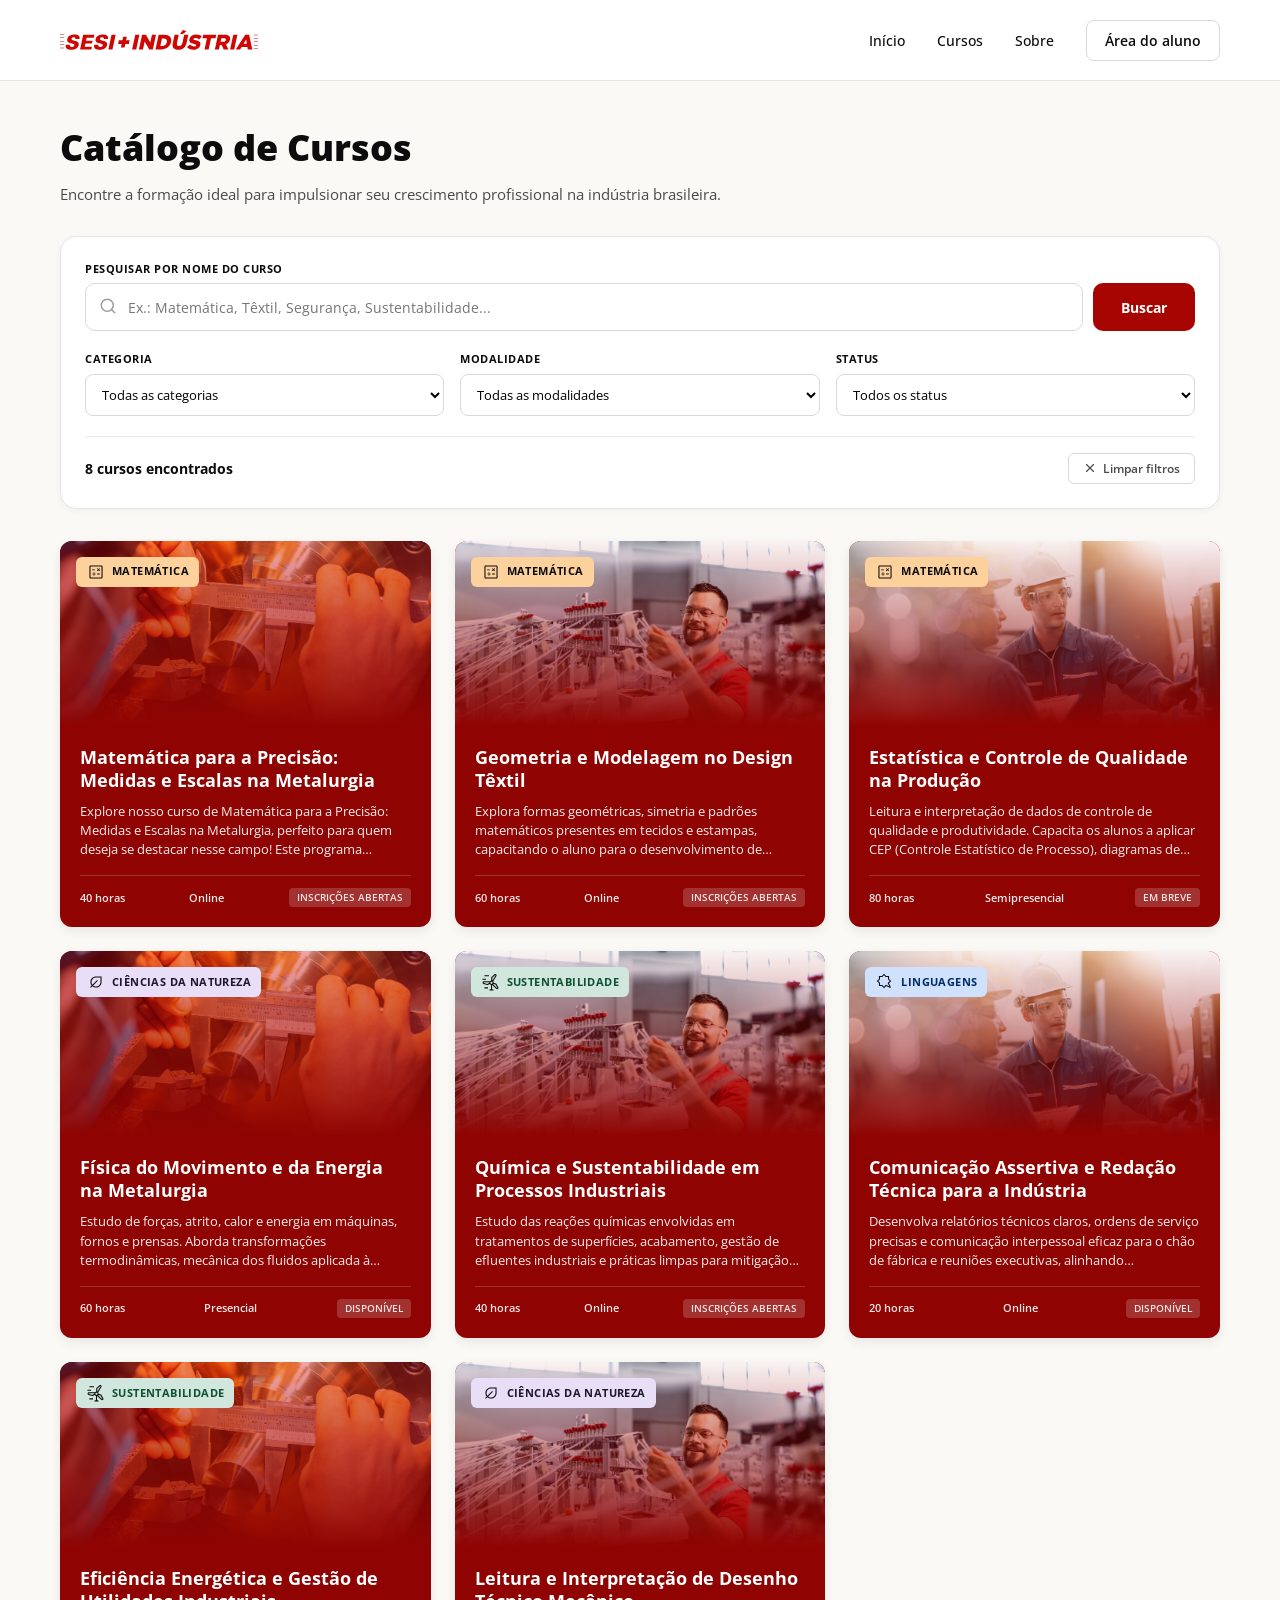
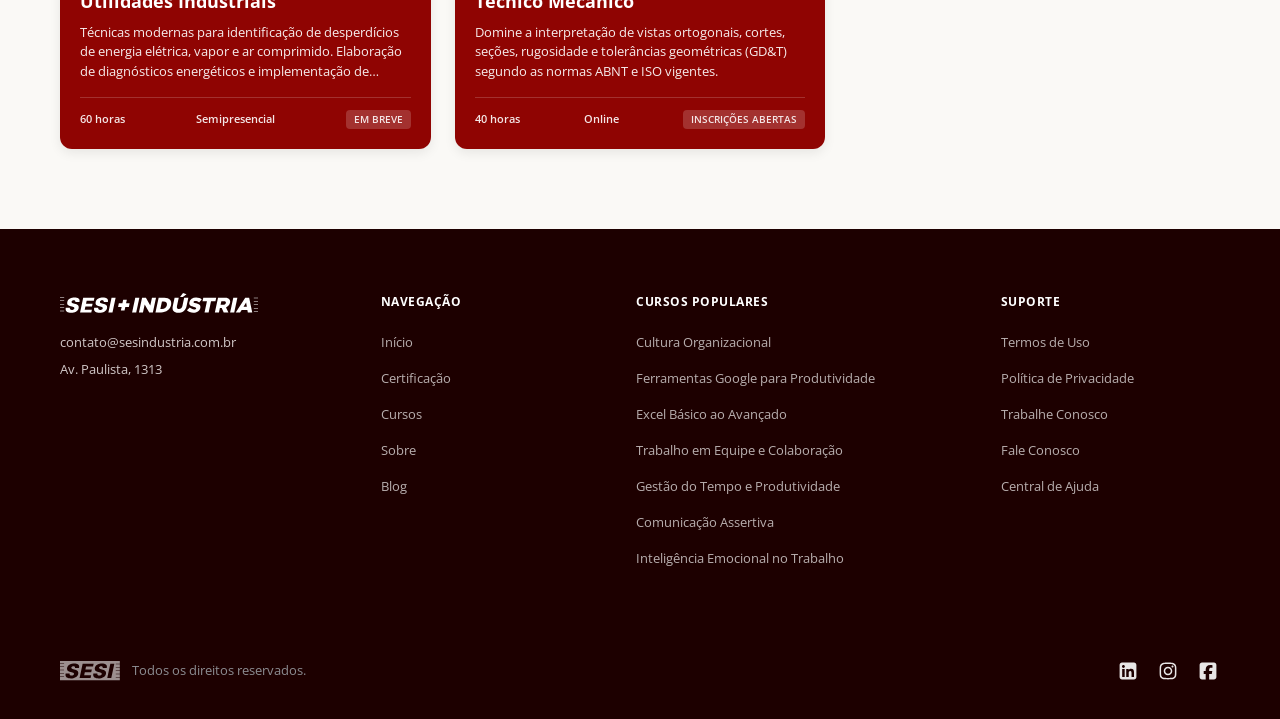
==== frontend/cursos.html @ 380b54d2 "feat: entrega catalogo de cursos sesi cted" ====
<!DOCTYPE html>
<html lang="pt-BR">
<head>
  <meta charset="UTF-8" />
  <meta name="viewport" content="width=device-width, initial-scale=1.0" />
  <meta name="description" content="Catálogo completo de cursos do Centro de Tecnologias e Educação Digital (CTED) - SESI-SP" />
  <title>Catálogo de Cursos | SESI + Indústria</title>
  <link rel="icon" type="image/svg+xml" href="assets/icons/logo-sesi.svg" />
  <link rel="stylesheet" href="css/style.css?v=3.8" />
</head>
<body>
  <a href="#main-content" class="skip-link">Pular para o conteúdo principal</a>

  <!-- Menu principal -->
  <header class="header" role="banner">
    <div class="container header-inner">
      <a href="index.html" class="logo" aria-label="SESI Indústria - Página inicial">
        <img src="assets/icons/logo-sesi-industria-primary.svg" alt="SESI + Indústria" />
      </a>
      <nav role="navigation" aria-label="Navegação principal">
        <ul class="nav-menu">
          <li><a href="index.html" class="nav-link">Início</a></li>
          <li><a href="cursos.html" class="nav-link" aria-current="page">Cursos</a></li>
          <li><a href="index.html#sobre" class="nav-link">Sobre</a></li>
          <li><a href="cursos.html" class="btn-aluno">Área do aluno</a></li>
        </ul>
      </nav>
    </div>
  </header>

  <main id="main-content" class="catalog-page">
    <div class="container">
      <h1 class="page-title">Catálogo de Cursos</h1>
      <p class="page-subtitle">
        Encontre a formação ideal para impulsionar seu crescimento profissional na indústria brasileira.
      </p>

      <!-- Busca e filtros -->
      <section class="filter-box" aria-label="Filtros de pesquisa">
        <div class="search-group">
          <label for="input-search" class="filter-label">Pesquisar por nome do curso</label>
          <div class="search-input-wrapper">
            <div class="search-input-container">
              <svg class="search-icon" viewBox="0 0 24 24" fill="none" stroke="currentColor" stroke-width="2" stroke-linecap="round" stroke-linejoin="round" aria-hidden="true">
                <circle cx="11" cy="11" r="8"></circle>
                <line x1="21" y1="21" x2="16.65" y2="16.65"></line>
              </svg>
              <input
                type="search"
                id="input-search"
                class="search-input"
                placeholder="Ex.: Matemática, Têxtil, Segurança, Sustentabilidade..."
                autocomplete="off"
              />
            </div>
            <button id="btn-search" class="btn-search" type="button">Buscar</button>
          </div>
        </div>

        <div class="filters-row">
          <div>
            <label for="select-category" class="filter-label">Categoria</label>
            <select id="select-category" class="select-filter">
              <option value="">Todas as categorias</option>
              <option value="Matemática">Matemática</option>
              <option value="Ciências da Natureza">Ciências da Natureza</option>
              <option value="Sustentabilidade">Sustentabilidade</option>
              <option value="Linguagens">Linguagens</option>
            </select>
          </div>

          <div>
            <label for="select-modality" class="filter-label">Modalidade</label>
            <select id="select-modality" class="select-filter">
              <option value="">Todas as modalidades</option>
              <option value="EAD (Online)">EAD (Online)</option>
              <option value="Semipresencial">Semipresencial</option>
              <option value="Presencial">Presencial</option>
            </select>
          </div>

          <div>
            <label for="select-status" class="filter-label">Status</label>
            <select id="select-status" class="select-filter">
              <option value="">Todos os status</option>
              <option value="Inscrições Abertas">Inscrições Abertas</option>
              <option value="Em Breve">Em Breve</option>
              <option value="Concluído">Concluído</option>
            </select>
          </div>
        </div>

        <div class="filter-status-bar">
          <div id="results-count" class="results-count" aria-live="polite">Carregando cursos...</div>
          <button id="btn-clear-filters" class="btn-clear-filters" type="button">
            <svg width="14" height="14" viewBox="0 0 24 24" fill="none" stroke="currentColor" stroke-width="2" stroke-linecap="round" stroke-linejoin="round" aria-hidden="true">
              <line x1="18" y1="6" x2="6" y2="18"></line>
              <line x1="6" y1="6" x2="18" y2="18"></line>
            </svg>
            Limpar filtros
          </button>
        </div>
      </section>

      <!-- Carregando -->
      <div id="loading-state" class="state-container" aria-live="polite">
        <div class="spinner"></div>
        <p class="state-title">Carregando cursos disponíveis...</p>
        <p class="state-desc">Consultando a API do Centro de Tecnologias e Educação Digital.</p>
      </div>

      <!-- Mensagem de erro -->
      <div id="error-state" class="error-box" style="display: none;" role="alert">
        <h2 class="error-title">Não foi possível carregar os cursos</h2>
        <p id="error-message" class="state-desc" style="margin-bottom: 16px;">
          Ocorreu um erro na comunicação com o servidor.
        </p>
        <button id="btn-retry" class="btn-search" type="button" style="height: 40px; padding: 0 20px;">Tentar novamente</button>
      </div>

      <!-- Sem resultados -->
      <div id="empty-state" class="state-container" style="display: none;">
        <h2 class="state-title">Nenhum curso encontrado</h2>
        <p class="state-desc">
          Tente ajustar sua busca por outros termos ou redefinir os filtros aplicados.
        </p>
        <div style="margin-top: 18px;">
          <button id="btn-empty-clear" class="btn-secondary" type="button">Redefinir filtros</button>
        </div>
      </div>

      <!-- Lista de cursos -->
      <div id="courses-grid" class="courses-grid" aria-live="polite"></div>
    </div>
  </main>

  <!-- Rodapé -->
  <footer class="footer" role="contentinfo">
    <div class="container">
      <div class="footer-top">
        <div>
          <div class="footer-logo">
            <img src="assets/icons/logo-sesi-industria-white.svg" alt="SESI Indústria" />
          </div>
          <div class="footer-contact">
            <p>contato@sesindustria.com.br</p>
            <p>Av. Paulista, 1313</p>
          </div>
        </div>

        <div class="footer-col">
          <h4>Navegação</h4>
          <ul>
            <li><a href="index.html">Início</a></li>
            <li><a href="index.html#sobre">Certificação</a></li>
            <li><a href="cursos.html">Cursos</a></li>
            <li><a href="index.html#sobre">Sobre</a></li>
            <li><a href="index.html#sobre">Blog</a></li>
          </ul>
        </div>

        <div class="footer-col">
          <h4>Cursos Populares</h4>
          <ul>
            <li><a href="cursos.html">Cultura Organizacional</a></li>
            <li><a href="cursos.html">Ferramentas Google para Produtividade</a></li>
            <li><a href="cursos.html">Excel Básico ao Avançado</a></li>
            <li><a href="cursos.html">Trabalho em Equipe e Colaboração</a></li>
            <li><a href="cursos.html">Gestão do Tempo e Produtividade</a></li>
            <li><a href="cursos.html">Comunicação Assertiva</a></li>
            <li><a href="cursos.html">Inteligência Emocional no Trabalho</a></li>
          </ul>
        </div>

        <div class="footer-col">
          <h4>Suporte</h4>
          <ul>
            <li><a href="#">Termos de Uso</a></li>
            <li><a href="#">Política de Privacidade</a></li>
            <li><a href="#">Trabalhe Conosco</a></li>
            <li><a href="#">Fale Conosco</a></li>
            <li><a href="#">Central de Ajuda</a></li>
          </ul>
        </div>
      </div>

      <div class="footer-bottom">
        <div class="footer-rights">
          <img src="assets/icons/logo-sesi.svg" alt="SESI" />
          <span>Todos os direitos reservados.</span>
        </div>
        <div class="social-links">
          <a href="#" aria-label="LinkedIn SESI"><img src="assets/icons/icon-linkedIn-24px.svg" alt="LinkedIn SESI" /></a>
          <a href="#" aria-label="Instagram SESI"><img src="assets/icons/icon-instagram-24px.svg" alt="Instagram SESI" /></a>
          <a href="#" aria-label="Facebook SESI"><img src="assets/icons/icon-facebook-24px.svg" alt="Facebook SESI" /></a>
        </div>
      </div>
    </div>
  </footer>

  <script src="js/api.js?v=3.4"></script>
  <script src="js/catalogo.js?v=3.4"></script>
</body>
</html>
---- frontend/css/style.css ----
/* Estilos gerais do projeto */

@font-face {
  font-family: 'Open Sans';
  src: url('../assets/fonts/OpenSans-VariableFont_wdth,wght.ttf') format('truetype');
  font-weight: 100 900;
  font-style: normal;
  font-display: swap;
}

:root {
  --color-sesi-red: #A60502;
  --color-sesi-red-hover: #8A0402;
  --color-sesi-red-light: #D00602;
  --color-dark: #0C0C0D;
  --color-bg-light: #FAF9F6;
  --color-bg-card-beige: #FFF8EE;
  --color-beige-border: #FCD19C;
  --color-text-body: #4A4A4A;
  --color-text-muted: #737373;
  --color-border: #E5E5E5;
  --font-main: 'Open Sans', system-ui, -apple-system, sans-serif;
  --container-max: 1200px;
}

/* Reset básico */
* {
  box-sizing: border-box;
  margin: 0;
  padding: 0;
}

html {
  scroll-behavior: smooth;
  overflow-x: hidden;
}

body {
  font-family: var(--font-main);
  color: var(--color-dark);
  background-color: #FFFFFF;
  line-height: 1.5;
  -webkit-font-smoothing: antialiased;
  overflow-x: hidden;
}

img {
  max-width: 100%;
  display: block;
}

a {
  color: inherit;
  text-decoration: none;
}

button, input, select {
  font-family: inherit;
  font-size: inherit;
}

/* Link de pular conteúdo e foco do teclado */
.skip-link {
  position: absolute;
  top: -60px;
  left: 10px;
  background: var(--color-sesi-red);
  color: #FFFFFF;
  padding: 10px 16px;
  font-weight: bold;
  z-index: 9999;
  border-radius: 4px;
  transition: top 0.2s;
}
.skip-link:focus {
  top: 10px;
}

*:focus-visible {
  outline: 3px solid var(--color-sesi-red);
  outline-offset: 3px;
}

/* Foco branco nos fundos escuros */
.header.header-landing:not(.scrolled) *:focus-visible,
.hero *:focus-visible,
.section-testimonials *:focus-visible,
.section-cta *:focus-visible,
.section-contact-cta *:focus-visible,
.footer *:focus-visible,
.ava-sidebar-dark *:focus-visible,
.fixed-enroll-bar *:focus-visible,
.course-card:focus-visible {
  outline: 3px solid #FFFFFF;
  outline-offset: 3px;
}

/* Container padrão */
.container {
  width: 100%;
  max-width: var(--container-max);
  margin: 0 auto;
  padding: 0 20px;
}

/* Menu superior */
.header {
  position: sticky;
  top: 0;
  z-index: 1000;
  background-color: #FFFFFF;
  border-bottom: 1px solid var(--color-border);
  transition: background-color 0.25s ease, border-color 0.25s ease, box-shadow 0.25s ease;
}

/* Menu transparente na página inicial */
.header.header-landing {
  position: fixed;
  top: 0;
  left: 0;
  right: 0;
  width: 100%;
  background-color: transparent;
  border-bottom: 1px solid transparent;
}

.header.header-landing .nav-link,
.header.header-landing .nav-link.active {
  color: #FFFFFF;
}

.header.header-landing .nav-link:hover {
  color: rgba(255, 255, 255, 0.8);
}

.header.header-landing .btn-aluno {
  border: 1px solid rgba(255, 255, 255, 0.45);
  border-radius: 8px;
  color: #FFFFFF;
  background-color: transparent;
}

.header.header-landing .btn-aluno:hover {
  background-color: rgba(255, 255, 255, 0.15);
  color: #FFFFFF;
}

/* Menu branco quando rola a página */
.header.header-landing.scrolled {
  background-color: #FFFFFF;
  border-bottom: 1px solid #EAEAEA;
  box-shadow: 0 2px 10px rgba(0, 0, 0, 0.05);
}

.header.header-landing.scrolled .nav-link,
.header.header-landing.scrolled .nav-link.active {
  color: var(--color-dark);
}

.header.header-landing.scrolled .nav-link:hover {
  color: var(--color-sesi-red);
}

.header.header-landing.scrolled .btn-aluno {
  border: 1px solid #D9D9D9;
  border-radius: 8px;
  color: var(--color-dark);
  background-color: transparent;
}

.header.header-landing.scrolled .btn-aluno:hover {
  background-color: var(--color-dark);
  color: #FFFFFF;
}

.header-inner {
  display: flex;
  align-items: center;
  justify-content: space-between;
  height: 80px;
}

.logo img {
  height: 20px;
  width: auto;
}

.nav-menu {
  display: flex;
  align-items: center;
  gap: 32px;
  list-style: none;
}

.nav-link {
  font-size: 14px;
  font-weight: 500;
  color: var(--color-dark);
  transition: color 0.2s;
}

.nav-link.active {
  color: var(--color-dark);
}

.nav-link:hover {
  color: var(--color-sesi-red);
}

.btn-aluno {
  display: inline-block;
  border: 1px solid #D9D9D9;
  border-radius: 8px;
  padding: 9px 18px;
  font-size: 14px;
  font-weight: 600;
  color: var(--color-dark);
  transition: all 0.2s;
}

.btn-aluno:hover {
  background-color: var(--color-dark);
  color: #FFFFFF;
}

/* Banner da página inicial */
.hero {
  background-color: var(--color-sesi-red);
  background-image:
    linear-gradient(90deg, rgba(166, 5, 2, 0.90) 0%, rgba(166, 5, 2, 0.82) 55%, rgba(166, 5, 2, 0.78) 100%),
    url('../assets/images/hero-image.png');
  background-size: cover;
  background-position: center;
  background-repeat: no-repeat;
  color: #FFFFFF;
  padding: 156px 0 100px;
}

.hero-content {
  max-width: 580px;
}

.hero-title {
  font-size: 64px;
  font-weight: 700;
  line-height: 1.1;
  margin-bottom: 24px;
  letter-spacing: -0.5px;
}

.hero-desc {
  font-size: 16px;
  line-height: 1.5;
  max-width: 430px;
  margin-bottom: 36px;
  opacity: 0.95;
}

.btn-primary {
  display: inline-flex;
  align-items: center;
  gap: 10px;
  background-color: #FFFFFF;
  color: var(--color-dark);
  font-size: 14px;
  font-weight: 600;
  padding: 12px 22px;
  border-radius: 8px;
  transition: background-color 0.2s, transform 0.2s;
}

.btn-primary:hover {
  background-color: #F0F0F0;
  transform: translateY(-1px);
}

/* Seção de principais cursos */
.section-courses {
  padding: 80px 0 60px;
  background-color: #FFFFFF;
}

.section-header {
  display: flex;
  align-items: center;
  justify-content: space-between;
  margin-bottom: 32px;
  flex-wrap: wrap;
  gap: 16px;
}

.section-title {
  font-size: 36px;
  font-weight: 700;
  color: var(--color-dark);
}

.carousel-footer {
  display: flex;
  align-items: center;
  justify-content: space-between;
  margin-top: 28px;
}

.carousel-arrows {
  display: flex;
  align-items: center;
  gap: 16px;
}

.btn-secondary {
  border: 1px solid #D9D9D9;
  border-radius: 8px;
  padding: 10px 20px;
  font-size: 14px;
  font-weight: 600;
  color: var(--color-dark);
  background: #FFFFFF;
  cursor: pointer;
  transition: all 0.2s;
}

.btn-secondary:hover {
  background-color: var(--color-dark);
  border-color: var(--color-dark);
  color: #FFFFFF;
}

.btn-arrow-plain {
  background: transparent;
  border: none;
  padding: 6px;
  display: inline-flex;
  align-items: center;
  justify-content: center;
  cursor: pointer;
  transition: opacity 0.2s, transform 0.2s;
}

.btn-arrow-plain:hover {
  opacity: 0.7;
  transform: scale(1.08);
}

.btn-arrow-plain img {
  width: 24px;
  height: 24px;
}

.btn-arrow-white img {
  filter: invert(1) brightness(2);
}

.carousel-container {
  display: flex;
  gap: 20px;
  overflow-x: auto;
  scroll-snap-type: x mandatory;
  padding-bottom: 8px;
  scrollbar-width: none;
}

.carousel-container::-webkit-scrollbar {
  display: none;
}

/* Card de curso */
.course-card {
  flex: 0 0 320px;
  scroll-snap-align: start;
  background-color: #8F0402;
  border-radius: 12px;
  overflow: hidden;
  display: flex;
  flex-direction: column;
  color: #FFFFFF;
  box-shadow: 0 4px 12px rgba(0,0,0,0.08);
  transition: transform 0.2s, box-shadow 0.2s;
  cursor: pointer;
}

.course-card.course-card-landing {
  flex: 0 0 282px;
  height: 410px;
}

.course-card:hover {
  transform: translateY(-4px);
  box-shadow: 0 8px 24px rgba(0,0,0,0.15);
}

.card-img-wrapper {
  position: relative;
  height: 185px;
  width: 100%;
  overflow: hidden;
  background: #8F0402;
}

.course-card.course-card-landing .card-img-wrapper {
  height: 220px;
}

.card-img {
  width: 100%;
  height: 100%;
  object-fit: cover;
}

.card-overlay {
  position: absolute;
  inset: 0;
  background: linear-gradient(180deg, rgba(143, 4, 2, 0.05) 0%, rgba(143, 4, 2, 0.55) 60%, #8F0402 100%);
}

.badge-category {
  position: absolute;
  top: 16px;
  left: 16px;
  z-index: 2;
  display: inline-flex;
  align-items: center;
  gap: 6px;
  padding: 5px 10px;
  border-radius: 6px;
  font-size: 11px;
  font-weight: 700;
  text-transform: uppercase;
  letter-spacing: 0.4px;
}

.badge-matematica {
  background-color: #FCD19C;
  color: #0C0C0D;
}
.badge-ciencias {
  background-color: #E8DEF8;
  color: #1D192B;
}
.badge-sustentabilidade {
  background-color: #D1E7DD;
  color: #0F5132;
}
.badge-linguagens {
  background-color: #D0E1FD;
  color: #042B69;
}

.card-body {
  padding: 20px;
  display: flex;
  flex-direction: column;
  justify-content: space-between;
  flex: 1;
}

.course-card.course-card-landing .card-body {
  padding: 0 20px 24px;
  margin-top: -24px;
  position: relative;
  z-index: 2;
  justify-content: flex-start;
}

.card-title {
  font-size: 18px;
  font-weight: 700;
  line-height: 1.28;
  margin-bottom: 10px;
  display: -webkit-box;
  -webkit-line-clamp: 3;
  -webkit-box-orient: vertical;
  overflow: hidden;
}

.course-card.course-card-landing .card-title {
  font-size: 20px;
  line-height: 1.25;
  margin-bottom: 12px;
  -webkit-line-clamp: 4;
}

.card-desc {
  font-size: 13px;
  line-height: 1.48;
  opacity: 0.92;
  display: -webkit-box;
  -webkit-line-clamp: 3;
  -webkit-box-orient: vertical;
  overflow: hidden;
}

.course-card.course-card-landing .card-desc {
  font-size: 14px;
  -webkit-line-clamp: 4;
}

.card-meta {
  display: flex;
  justify-content: space-between;
  align-items: center;
  border-top: 1px solid rgba(255,255,255,0.2);
  padding-top: 12px;
  margin-top: 16px;
  font-size: 11px;
  font-weight: 600;
  opacity: 0.9;
}

.card-status-pill {
  background: rgba(255,255,255,0.2);
  padding: 2px 8px;
  border-radius: 4px;
  text-transform: uppercase;
  font-size: 10px;
}

/* Seção de números e impacto */
.section-impact {
  background-color: #FFFFFF;
  padding: 70px 0 100px;
}

.impact-grid {
  display: grid;
  grid-template-columns: 330px 1fr;
  gap: 80px;
  align-items: start;
}

.impact-left h2 {
  font-size: 40px;
  font-weight: 700;
  line-height: 1.15;
  margin-bottom: 20px;
  color: var(--color-dark);
}

.impact-left p {
  color: var(--color-dark);
  font-size: 16px;
  line-height: 1.5;
}

.metrics-list {
  display: flex;
  flex-direction: column;
}

.metric-item {
  display: flex;
  justify-content: space-between;
  align-items: center;
  border-bottom: 1px solid #EAEAEA;
  padding: 16px 0;
}

.metric-item:first-child {
  padding-top: 0;
}

.metric-number {
  font-size: 56px;
  font-weight: 600;
  line-height: 1.1;
  color: var(--color-dark);
}

.metric-label {
  font-size: 16px;
  font-weight: 700;
  color: var(--color-dark);
  text-align: right;
}

.features-row {
  display: grid;
  grid-template-columns: repeat(3, 1fr);
  gap: 32px;
  margin-top: 48px;
}

.feature-box {
  display: flex;
  flex-direction: column;
  align-items: flex-start;
  gap: 14px;
}

.feature-box img {
  width: 44px;
  height: 44px;
  flex-shrink: 0;
}

.feature-box h3 {
  font-size: 15px;
  font-weight: 700;
  margin-bottom: 6px;
  color: var(--color-dark);
}

.feature-box p {
  font-size: 13px;
  color: #555555;
  line-height: 1.5;
}

/* Seção de depoimentos */
.section-testimonials {
  background-color: #7A0000;
  color: #FFFFFF;
  padding: 90px 0 40px;
}

.tag-depoimentos {
  font-size: 12px;
  font-weight: 600;
  letter-spacing: 0.5px;
  text-transform: uppercase;
  margin-bottom: 8px;
  opacity: 0.9;
}

.testimonials-header {
  display: flex;
  justify-content: space-between;
  align-items: center;
  margin-bottom: 36px;
}

.testimonials-header h2 {
  font-size: 40px;
  font-weight: 700;
}

.testimonials-carousel {
  display: flex;
  gap: 20px;
  overflow-x: auto;
  scroll-snap-type: x mandatory;
  padding-bottom: 8px;
  scrollbar-width: none;
}

.testimonials-carousel::-webkit-scrollbar {
  display: none;
}

.testimonial-card {
  flex: 0 0 282px;
  min-height: 360px;
  scroll-snap-align: start;
  background-color: #B81D24;
  border-radius: 12px;
  padding: 28px 24px;
  display: flex;
  flex-direction: column;
  justify-content: space-between;
  border: none;
}

.testimonial-quote {
  font-size: 16px;
  line-height: 1.5;
  margin-bottom: 24px;
}

.testimonial-author {
  padding-top: 8px;
}

.testimonial-name {
  font-weight: 700;
  font-size: 14px;
  margin-bottom: 2px;
}

.testimonial-role {
  font-size: 13px;
  opacity: 0.85;
  margin-bottom: 10px;
}

.stars-row {
  display: flex;
  gap: 4px;
}

.stars-row img {
  width: 15px;
  height: 15px;
}

.testimonials-footer {
  display: flex;
  justify-content: flex-end;
  align-items: center;
  gap: 16px;
  margin-top: 24px;
}

/* Seção de chamada para matrícula */
.section-cta {
  background-color: #7A0000;
  color: #FFFFFF;
  padding: 50px 0 100px;
}

.cta-grid {
  display: grid;
  grid-template-columns: 380px 1fr;
  gap: 64px;
  align-items: center;
}

.cta-left h2 {
  font-size: 40px;
  font-weight: 700;
  line-height: 1.15;
  margin-bottom: 20px;
}

.cta-left p {
  font-size: 16px;
  line-height: 1.5;
  margin-bottom: 32px;
  opacity: 0.95;
}

.video-thumb-container {
  position: relative;
  border-radius: 12px;
  overflow: hidden;
  box-shadow: 0 10px 30px rgba(0,0,0,0.25);
  height: 360px;
}

.video-thumb-container img {
  width: 100%;
  height: 100%;
  object-fit: cover;
}

.btn-play-video {
  position: absolute;
  inset: 0;
  margin: auto;
  width: 68px;
  height: 68px;
  border-radius: 50%;
  background: rgba(255, 255, 255, 0.85);
  border: none;
  cursor: pointer;
  display: flex;
  align-items: center;
  justify-content: center;
  box-shadow: 0 4px 14px rgba(0,0,0,0.3);
  transition: transform 0.2s;
}

.btn-play-video:hover {
  transform: scale(1.08);
}

.btn-play-video svg {
  width: 26px;
  height: 26px;
  fill: var(--color-dark);
  margin-left: 3px;
}

/* Rodapé */
.footer {
  background-color: #1D0000;
  color: #FFFFFF;
  padding: 64px 0 36px;
}

.footer-top {
  display: grid;
  grid-template-columns: 1.3fr 1fr 1.5fr 1fr;
  gap: 36px;
  padding-bottom: 48px;
  border-bottom: none;
}

.footer-logo img {
  height: 20px;
  width: auto;
  margin-bottom: 20px;
}

.footer-contact p {
  font-size: 13px;
  color: #D1C7C7;
  margin-bottom: 8px;
}

.footer-col h4 {
  font-size: 12px;
  font-weight: 700;
  text-transform: uppercase;
  letter-spacing: 0.5px;
  margin-bottom: 18px;
  color: #FFFFFF;
}

.footer-col ul {
  list-style: none;
}

.footer-col li {
  margin-bottom: 12px;
}

.footer-col a {
  font-size: 13px;
  color: #B8AEAE;
  transition: color 0.2s;
}

.footer-col a:hover {
  color: #FFFFFF;
}

.footer-bottom {
  display: flex;
  justify-content: space-between;
  align-items: center;
  padding-top: 30px;
  flex-wrap: wrap;
  gap: 16px;
}

.footer-rights {
  display: flex;
  align-items: center;
  gap: 12px;
  font-size: 13px;
  color: #8C8C91;
}

.footer-rights img {
  height: 20px;
}

.social-links {
  display: flex;
  gap: 16px;
}

.social-links a img {
  width: 24px;
  height: 24px;
  opacity: 0.9;
  transition: opacity 0.2s;
}

.social-links a:hover img {
  opacity: 1;
}

/* Página de catálogo de cursos */
.catalog-page {
  background-color: var(--color-bg-light);
  min-height: calc(100vh - 80px);
  padding: 40px 0 80px;
}

.breadcrumb {
  font-size: 12px;
  color: var(--color-text-muted);
  margin-bottom: 12px;
}

.breadcrumb a:hover {
  text-decoration: underline;
}

.page-title {
  font-size: 36px;
  font-weight: 800;
  margin-bottom: 8px;
}

.page-subtitle {
  font-size: 15px;
  color: var(--color-text-body);
  margin-bottom: 30px;
}

/* Filtros e busca */
.filter-box {
  background: #FFFFFF;
  border: 1px solid #E5E5E5;
  border-radius: 16px;
  padding: 24px;
  margin-bottom: 32px;
  box-shadow: 0 2px 8px rgba(0,0,0,0.04);
}

.search-group {
  margin-bottom: 20px;
}

.filter-label {
  display: block;
  font-size: 11px;
  font-weight: 700;
  text-transform: uppercase;
  letter-spacing: 0.5px;
  color: var(--color-dark);
  margin-bottom: 6px;
}

.search-input-wrapper {
  display: flex;
  gap: 10px;
}

.search-input-container {
  position: relative;
  flex: 1;
}

.search-icon {
  position: absolute;
  left: 14px;
  top: 14px;
  width: 18px;
  height: 18px;
  opacity: 0.4;
  pointer-events: none;
}

.search-input {
  width: 100%;
  height: 48px;
  padding: 10px 16px 10px 42px;
  border: 1px solid #D9D9D9;
  border-radius: 10px;
  font-size: 14px;
  transition: border-color 0.2s;
}

.search-input:focus {
  border-color: var(--color-sesi-red);
  outline: none;
}

.btn-search {
  height: 48px;
  padding: 0 28px;
  background-color: var(--color-sesi-red);
  color: #FFFFFF;
  border: none;
  border-radius: 10px;
  font-weight: 700;
  font-size: 14px;
  cursor: pointer;
  transition: background-color 0.2s;
}

.btn-search:hover {
  background-color: var(--color-sesi-red-hover);
}

.filters-row {
  display: grid;
  grid-template-columns: repeat(3, 1fr);
  gap: 16px;
}

.select-filter {
  width: 100%;
  height: 42px;
  border: 1px solid #D9D9D9;
  border-radius: 8px;
  padding: 0 12px;
  font-size: 13px;
  background-color: #FFFFFF;
  cursor: pointer;
}

.select-filter:focus {
  border-color: var(--color-sesi-red);
  outline: none;
}

.filter-status-bar {
  display: flex;
  justify-content: space-between;
  align-items: center;
  border-top: 1px solid #EBEBEB;
  padding-top: 16px;
  margin-top: 20px;
  flex-wrap: wrap;
  gap: 12px;
}

.results-count {
  font-size: 14px;
  font-weight: 700;
  color: var(--color-dark);
}

.btn-clear-filters {
  display: inline-flex;
  align-items: center;
  gap: 6px;
  font-size: 12px;
  font-weight: 600;
  padding: 6px 14px;
  background: #FFFFFF;
  border: 1px solid #D9D9D9;
  border-radius: 6px;
  cursor: pointer;
  color: var(--color-text-body);
  transition: all 0.2s;
}

.btn-clear-filters:hover {
  background-color: #F5F5F5;
  color: var(--color-dark);
}

/* Lista de cursos */
.courses-grid {
  display: grid;
  grid-template-columns: repeat(auto-fill, minmax(280px, 1fr));
  gap: 24px;
}

/* Avisos de carregando e erro */
.state-container {
  text-align: center;
  padding: 60px 20px;
}

.spinner {
  width: 44px;
  height: 44px;
  border: 4px solid #E5E5E5;
  border-top-color: var(--color-sesi-red);
  border-radius: 50%;
  animation: spin 0.8s linear infinite;
  margin: 0 auto 16px;
}

@keyframes spin {
  to { transform: rotate(360deg); }
}

.state-title {
  font-size: 18px;
  font-weight: 700;
  margin-bottom: 8px;
}

.state-desc {
  font-size: 14px;
  color: var(--color-text-muted);
  max-width: 400px;
  margin: 0 auto;
}

.error-box {
  background: #FFF5F5;
  border: 1px solid #FED7D7;
  border-radius: 12px;
  padding: 24px;
  max-width: 500px;
  margin: 40px auto;
  text-align: center;
}

.error-title {
  color: var(--color-sesi-red);
  font-weight: 700;
  margin-bottom: 8px;
}

/* Página de detalhes do curso */
.details-page {
  padding-bottom: 0;
  background-color: #FFFFFF;
}

.detail-hero {
  padding: 56px 0 48px;
  background-color: #FFFFFF;
}

.detail-hero-grid {
  display: grid;
  grid-template-columns: 1fr 1.15fr;
  gap: 64px;
  align-items: center;
}

.badge-category.detail-badge {
  position: static;
  display: inline-flex;
  align-items: center;
  gap: 6px;
  margin-bottom: 20px;
}

.detail-title {
  font-size: 40px;
  font-weight: 700;
  line-height: 1.15;
  margin: 0 0 24px;
  color: var(--color-dark);
}

.detail-meta-list {
  list-style: none;
  margin-bottom: 28px;
}

.detail-meta-item {
  display: flex;
  align-items: center;
  gap: 10px;
  font-size: 14px;
  color: var(--color-dark);
  margin-bottom: 10px;
}

.detail-meta-icon {
  width: 18px;
  height: 18px;
  flex-shrink: 0;
}

.btn-matricule-se {
  display: inline-flex;
  align-items: center;
  gap: 10px;
  background-color: var(--color-dark);
  color: #FFFFFF;
  font-size: 14px;
  font-weight: 600;
  padding: 12px 22px;
  border-radius: 8px;
  transition: background-color 0.2s, transform 0.2s;
}

.btn-matricule-se:hover {
  background-color: #222225;
  transform: translateY(-1px);
}

.btn-matricule-se-arrow {
  width: 16px;
  height: 16px;
  filter: invert(1) brightness(2);
}

.detail-video-thumb {
  height: 360px;
  border-radius: 12px;
}

/* Cards de diferenciais do curso */
.section-features-beige {
  background-color: #FFFFFF;
  border-top: none;
  padding: 36px 0 64px;
}

.features-beige-grid {
  display: grid;
  grid-template-columns: repeat(4, 1fr);
  gap: 32px;
}

.card-beige {
  background: transparent;
  border: none;
  border-radius: 0;
  padding: 0;
}

.card-beige img {
  width: 48px;
  height: 48px;
  margin-bottom: 16px;
}

.card-beige h3 {
  font-size: 18px;
  font-weight: 700;
  line-height: 1.3;
  margin-bottom: 8px;
  color: var(--color-dark);
}

.card-beige p {
  font-size: 14px;
  color: var(--color-text-body);
  line-height: 1.5;
}

/* Seção sobre o curso */
.section-about-course {
  padding: 48px 0 88px;
  background-color: #FFFFFF;
}

.about-course-grid {
  display: grid;
  grid-template-columns: 360px 1fr;
  gap: 80px;
  align-items: start;
}

.about-text h2 {
  font-size: 40px;
  font-weight: 700;
  line-height: 1.15;
  margin-bottom: 20px;
  color: var(--color-dark);
}

.about-text p {
  font-size: 16px;
  color: #222222;
  line-height: 1.55;
  margin-bottom: 16px;
}

/* Estilo dos accordions */
.accordion-list {
  display: flex;
  flex-direction: column;
  gap: 0;
}

.accordion-item {
  border: none;
  border-bottom: 1px solid #EAEAEA;
  border-radius: 0;
  background: transparent;
  overflow: hidden;
}

.accordion-header {
  width: 100%;
  display: flex;
  justify-content: space-between;
  align-items: center;
  padding: 22px 0;
  background: transparent;
  border: none;
  cursor: pointer;
  font-size: 18px;
  font-weight: 700;
  text-align: left;
  color: var(--color-dark);
}

.acc-icon-img {
  width: 20px;
  height: 20px;
  flex-shrink: 0;
}

.accordion-body {
  padding: 0 0 24px;
  border-top: none;
  display: none;
}

.accordion-body.open {
  display: block;
  padding-top: 2px;
}

/* Texto dentro dos accordions */
.figma-accordion-content {
  font-size: 16px;
  line-height: 1.55;
  color: #555555;
}

.figma-accordion-content h4 {
  font-size: 16px;
  font-weight: 700;
  line-height: 1.4;
  color: var(--color-dark);
  margin-bottom: 4px;
}

.figma-accordion-content p {
  font-size: 16px;
  line-height: 1.55;
  color: #555555;
  margin-bottom: 20px;
}

.figma-accordion-content ul {
  list-style: disc;
  padding-left: 24px;
  margin-bottom: 24px;
  color: #555555;
}

.figma-accordion-content li {
  font-size: 16px;
  line-height: 1.55;
  margin-bottom: 2px;
}

.figma-module-block {
  margin-bottom: 24px;
}

.figma-module-block:last-child,
.figma-module-block:last-child ul {
  margin-bottom: 0;
}

.figma-faq-block {
  margin-bottom: 24px;
}

.figma-faq-block p {
  margin-bottom: 0;
}

.figma-faq-block:last-child {
  margin-bottom: 0;
}

/* Depoimentos na página de detalhes */
.section-testimonials-beige {
  background-color: #FCD19C;
  color: var(--color-dark);
  padding: 80px 0 64px;
}

.section-testimonials-beige .testimonials-header h2 {
  color: var(--color-dark);
}

.section-testimonials-beige .testimonials-header p {
  color: #222222;
}

.testimonial-card-white {
  background-color: #FFFFFF;
  color: var(--color-dark);
  box-shadow: 0 4px 16px rgba(0, 0, 0, 0.04);
}

.testimonial-card-white .testimonial-role {
  color: #555555;
  opacity: 1;
}

.stars-dark img {
  filter: brightness(0);
}

/* Seção fale com a gente */
.section-contact-cta {
  background-color: #7A0000;
  color: #FFFFFF;
  padding: 80px 0 96px;
  text-align: center;
}

.contact-cta-inner {
  display: flex;
  flex-direction: column;
  align-items: center;
  justify-content: center;
}

.contact-cta-tag {
  font-size: 11px;
  font-weight: 700;
  text-transform: uppercase;
  letter-spacing: 0.8px;
  margin-bottom: 10px;
  opacity: 0.9;
}

.contact-cta-title {
  font-size: 40px;
  font-weight: 700;
  line-height: 1.15;
  margin-bottom: 28px;
}

/* Barra fixa de matrícula */
.fixed-enroll-bar {
  position: fixed;
  bottom: 24px;
  left: 50%;
  transform: translate(-50%, 24px);
  width: calc(100% - 40px);
  max-width: 1160px;
  background-color: var(--color-dark);
  color: #FFFFFF;
  padding: 14px 24px;
  border-radius: 12px;
  z-index: 950;
  box-shadow: 0 8px 28px rgba(0, 0, 0, 0.28);
  opacity: 0;
  pointer-events: none;
  transition: opacity 0.25s ease, transform 0.25s ease;
}

.fixed-enroll-bar.visible {
  opacity: 1;
  pointer-events: auto;
  transform: translate(-50%, 0);
}

.fixed-enroll-inner {
  display: flex;
  justify-content: space-between;
  align-items: center;
  gap: 16px;
}

.fixed-course-title {
  font-size: 15px;
  font-weight: 600;
  white-space: nowrap;
  overflow: hidden;
  text-overflow: ellipsis;
  max-width: 70%;
}

.btn-enroll-fixed {
  background: #FFFFFF;
  color: var(--color-dark);
  padding: 10px 20px;
  border-radius: 8px;
  font-weight: 600;
  font-size: 14px;
  display: inline-flex;
  align-items: center;
  gap: 8px;
  flex-shrink: 0;
  transition: background-color 0.2s;
}

.btn-enroll-fixed:hover {
  background-color: #F0F0F0;
}

/* Página do AVA */
.ava-body {
  background-color: #FFFFFF;
}

.ava-layout {
  display: flex;
  min-height: 100vh;
}

.ava-sidebar {
  width: 228px;
  background-color: #FFFFFF;
  color: var(--color-dark);
  flex-shrink: 0;
  border-right: 1px solid #EAEAEA;
  display: flex;
  flex-direction: column;
}

/* Topo escuro da barra lateral */
.ava-sidebar-dark {
  background-color: #0C0C0D;
  color: #FFFFFF;
}

.ava-top-bar {
  height: 48px;
  display: flex;
  align-items: center;
  padding: 0 20px;
  background-color: #141416;
  border-bottom: 1px solid #222225;
}

.ava-back-arrow {
  display: inline-flex;
  align-items: center;
  justify-content: center;
  color: #FFFFFF;
  opacity: 0.9;
  transition: opacity 0.2s;
}

.ava-back-arrow:hover {
  opacity: 1;
}

.ava-course-header {
  padding: 24px 20px 22px;
  border-bottom: 1px solid #222225;
}

.ava-cert-tag {
  font-size: 11px;
  font-weight: 500;
  letter-spacing: 0.4px;
  text-transform: uppercase;
  color: #8C8C91;
  margin-bottom: 6px;
}

.ava-course-title {
  font-size: 18px;
  font-weight: 600;
  line-height: 1.35;
  color: #FFFFFF;
  margin: 0;
}

.ava-progress-row {
  display: flex;
  align-items: center;
  gap: 12px;
  padding: 16px 20px;
  background-color: #0C0C0D;
}

.progress-bar-bg {
  flex: 1;
  height: 8px;
  background: #3A3A3D;
  border-radius: 999px;
  overflow: hidden;
}

.progress-bar-fill {
  width: 14%;
  height: 100%;
  background: #FFFFFF;
  border-radius: 999px;
}

.ava-progress-percent {
  font-size: 12px;
  font-weight: 500;
  color: #FFFFFF;
  flex-shrink: 0;
}

/* Parte clara da barra lateral */
.ava-sidebar-light {
  flex: 1;
  background-color: #FFFFFF;
  color: var(--color-dark);
}

.ava-search-box {
  padding: 20px 16px 14px;
}

.ava-search-wrapper {
  position: relative;
  display: flex;
  align-items: center;
}

.ava-search-input {
  width: 100%;
  height: 34px;
  background: #FFFFFF;
  border: 1px solid #D9D9D9;
  border-radius: 999px;
  padding: 0 34px 0 14px;
  font-size: 13px;
  color: var(--color-dark);
  outline: none;
  transition: border-color 0.2s;
}

.ava-search-input:focus {
  border-color: var(--color-dark);
}

.ava-search-icon {
  position: absolute;
  right: 12px;
  width: 15px;
  height: 15px;
  pointer-events: none;
}

.ava-modules-nav {
  display: flex;
  flex-direction: column;
}

.ava-nav-section {
  border-bottom: 1px solid #EAEAEA;
}

.ava-nav-title {
  width: 100%;
  text-align: left;
  background: transparent;
  border: none;
  padding: 14px 16px;
  font-size: 14px;
  font-weight: 700;
  color: var(--color-dark);
  cursor: pointer;
}

.ava-nav-section.open .ava-nav-title {
  padding-bottom: 10px;
}

.ava-lessons-nav {
  list-style: none;
  padding: 0 16px 14px;
  margin: 0;
  display: flex;
  flex-direction: column;
  gap: 12px;
}

.ava-lesson-link {
  display: flex;
  align-items: center;
  gap: 8px;
  font-size: 13px;
  font-weight: 400;
  color: #222222;
  transition: color 0.15s;
}

.ava-lesson-link:hover,
.ava-lesson-link.active {
  color: var(--color-dark);
}

.ava-lesson-icon {
  width: 18px;
  height: 18px;
  flex-shrink: 0;
}

/* Conteúdo da aula */
.ava-main-content {
  flex: 1;
  background: #FFFFFF;
  padding: 44px 48px 88px;
  overflow-y: auto;
}

.ava-content-container {
  max-width: 920px;
  margin: 0 auto;
}

.ava-banner {
  position: relative;
  border-radius: 12px;
  overflow: hidden;
  margin-bottom: 40px;
  height: 192px;
}

.ava-banner > img {
  width: 100%;
  height: 100%;
  object-fit: cover;
  object-position: center 35%;
}

.ava-banner-logo {
  position: absolute;
  top: 22px;
  left: 22px;
  background: transparent;
  padding: 0;
}

.ava-banner-logo img {
  height: 20px;
  width: auto;
}

.ava-article h1,
.ava-article h2 {
  font-size: 28px;
  font-weight: 700;
  line-height: 1.25;
  color: var(--color-dark);
  margin: 0 0 20px;
}

.ava-article h2 {
  margin-top: 40px;
}

.ava-article p {
  font-size: 16px;
  color: #222222;
  line-height: 1.55;
  margin-bottom: 22px;
}

.ava-article p:last-child {
  margin-bottom: 0;
}

/* Ajustes para tablet e celular */
@media (max-width: 1024px) {
  .hero-title { font-size: 48px; }
  .impact-grid { grid-template-columns: 1fr; gap: 40px; }
  .features-row { grid-template-columns: repeat(3, 1fr); gap: 24px; }
  .features-beige-grid { grid-template-columns: repeat(2, 1fr); gap: 24px; }
  .about-course-grid { grid-template-columns: 1fr; gap: 40px; }
  .detail-hero-grid { grid-template-columns: 1fr; gap: 36px; }
  .cta-grid { grid-template-columns: 1fr; gap: 40px; }
  .footer-top { grid-template-columns: 1fr 1fr; gap: 32px; }
}

@media (max-width: 768px) {
  .header-inner {
    height: auto;
    min-height: 68px;
    padding: 12px 0;
    flex-wrap: wrap;
    gap: 12px;
  }
  .nav-menu {
    gap: 16px;
    flex-wrap: wrap;
  }
  .btn-aluno {
    padding: 7px 14px;
    font-size: 13px;
  }
  .hero {
    padding: 124px 0 64px;
  }
  .hero-title {
    font-size: 36px;
  }
  .hero-desc {
    font-size: 16px;
  }
  .section-courses,
  .section-impact,
  .section-testimonials,
  .section-testimonials-beige,
  .section-cta,
  .section-contact-cta,
  .section-about-course {
    padding: 56px 0;
  }
  .section-title,
  .impact-left h2,
  .testimonials-header h2,
  .cta-left h2,
  .about-text h2,
  .contact-cta-title,
  .detail-title,
  .page-title {
    font-size: 28px;
  }
  .carousel-footer {
    flex-wrap: wrap;
    gap: 16px;
  }
  .metric-item {
    flex-direction: column;
    align-items: flex-start;
    gap: 4px;
  }
  .metric-label {
    text-align: left;
  }
  .metric-number {
    font-size: 38px;
  }
  .features-row,
  .features-beige-grid {
    grid-template-columns: 1fr;
    gap: 24px;
  }
  .video-thumb-container,
  .detail-video-thumb {
    height: 240px;
  }
  .filter-box {
    padding: 16px;
  }
  .search-input-wrapper {
    flex-direction: column;
  }
  .btn-search {
    width: 100%;
  }
  .filters-row {
    grid-template-columns: 1fr;
  }
  .courses-grid {
    grid-template-columns: 1fr;
  }
  .courses-grid .course-card {
    flex: 1 1 100%;
    width: 100%;
  }
  .detail-hero {
    padding: 32px 0;
  }
  .fixed-enroll-bar {
    bottom: 12px;
    width: calc(100% - 24px);
    padding: 12px 16px;
  }
  .fixed-enroll-inner {
    flex-direction: column;
    align-items: stretch;
    gap: 10px;
  }
  .fixed-course-title {
    max-width: 100%;
    white-space: normal;
    font-size: 13px;
    text-align: center;
  }
  .btn-enroll-fixed {
    justify-content: center;
    width: 100%;
  }
  .footer {
    padding: 48px 0 32px;
  }
  .footer-top {
    grid-template-columns: 1fr;
    gap: 28px;
    padding-bottom: 32px;
  }
  .footer-bottom {
    flex-direction: column;
    align-items: flex-start;
    gap: 16px;
  }
  .ava-layout {
    flex-direction: column;
  }
  .ava-sidebar {
    width: 100%;
    border-right: none;
    border-bottom: 1px solid #EAEAEA;
  }
  .ava-main-content {
    padding: 24px 16px 56px;
  }
  .ava-banner {
    height: 150px;
    margin-bottom: 24px;
  }
  .ava-article h1,
  .ava-article h2 {
    font-size: 22px;
  }
}

@media (max-width: 480px) {
  .container {
    padding: 0 16px;
  }
  .header-inner {
    flex-direction: column;
    align-items: flex-start;
  }
  .nav-menu {
    width: 100%;
    justify-content: space-between;
    gap: 10px;
  }
  .hero {
    padding: 140px 0 52px;
  }
  .hero-title {
    font-size: 30px;
  }
  .course-card,
  .course-card.course-card-landing,
  .testimonial-card {
    flex: 0 0 85vw;
    max-width: 300px;
  }
}

@media (prefers-reduced-motion: reduce) {
  html {
    scroll-behavior: auto;
  }
  *,
  *::before,
  *::after {
    animation-duration: 0.01ms !important;
    animation-iteration-count: 1 !important;
    transition-duration: 0.01ms !important;
    scroll-behavior: auto !important;
  }
}
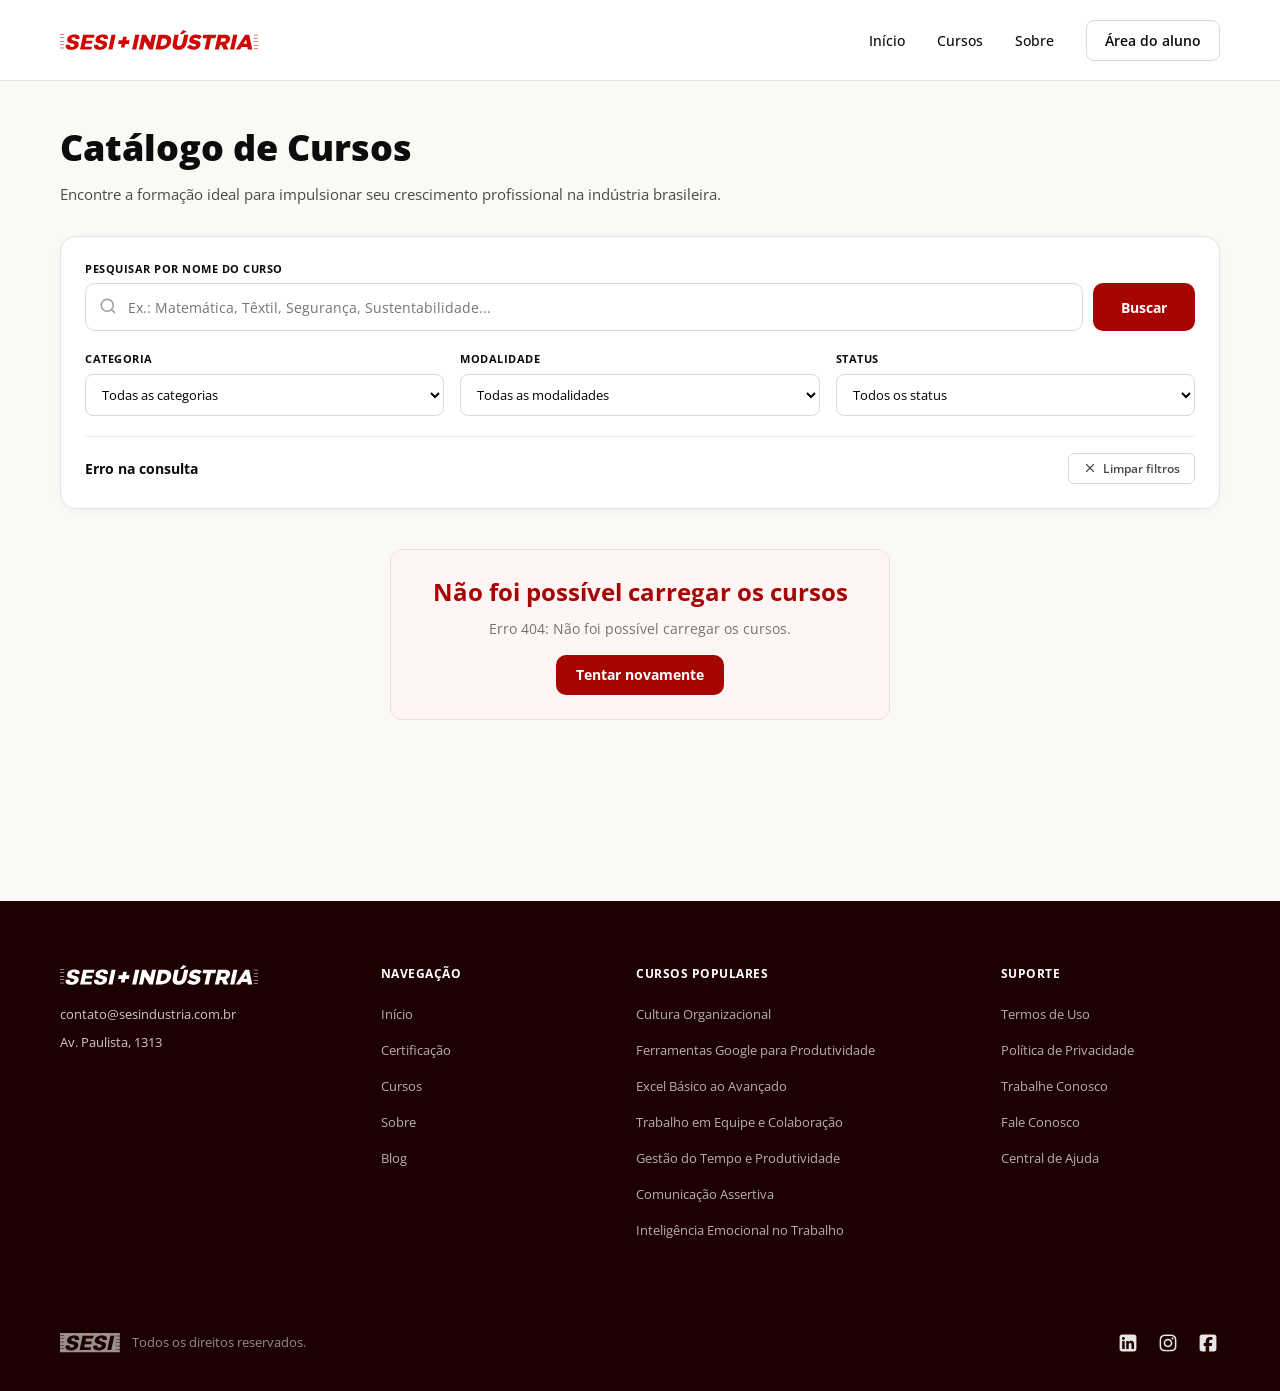
==== commit 660f87bc: "feat: ajuste nos filtros do catálogo, detalhes dos cursos e documentação no README" ====
--- a/frontend/cursos.html
+++ b/frontend/cursos.html
@@ -73,7 +73,7 @@
             <label for="select-modality" class="filter-label">Modalidade</label>
             <select id="select-modality" class="select-filter">
               <option value="">Todas as modalidades</option>
-              <option value="EAD (Online)">EAD (Online)</option>
+              <option value="Online">Online</option>
               <option value="Semipresencial">Semipresencial</option>
               <option value="Presencial">Presencial</option>
             </select>
@@ -84,8 +84,8 @@
             <select id="select-status" class="select-filter">
               <option value="">Todos os status</option>
               <option value="Inscrições Abertas">Inscrições Abertas</option>
+              <option value="Disponível">Disponível</option>
               <option value="Em Breve">Em Breve</option>
-              <option value="Concluído">Concluído</option>
             </select>
           </div>
         </div>
